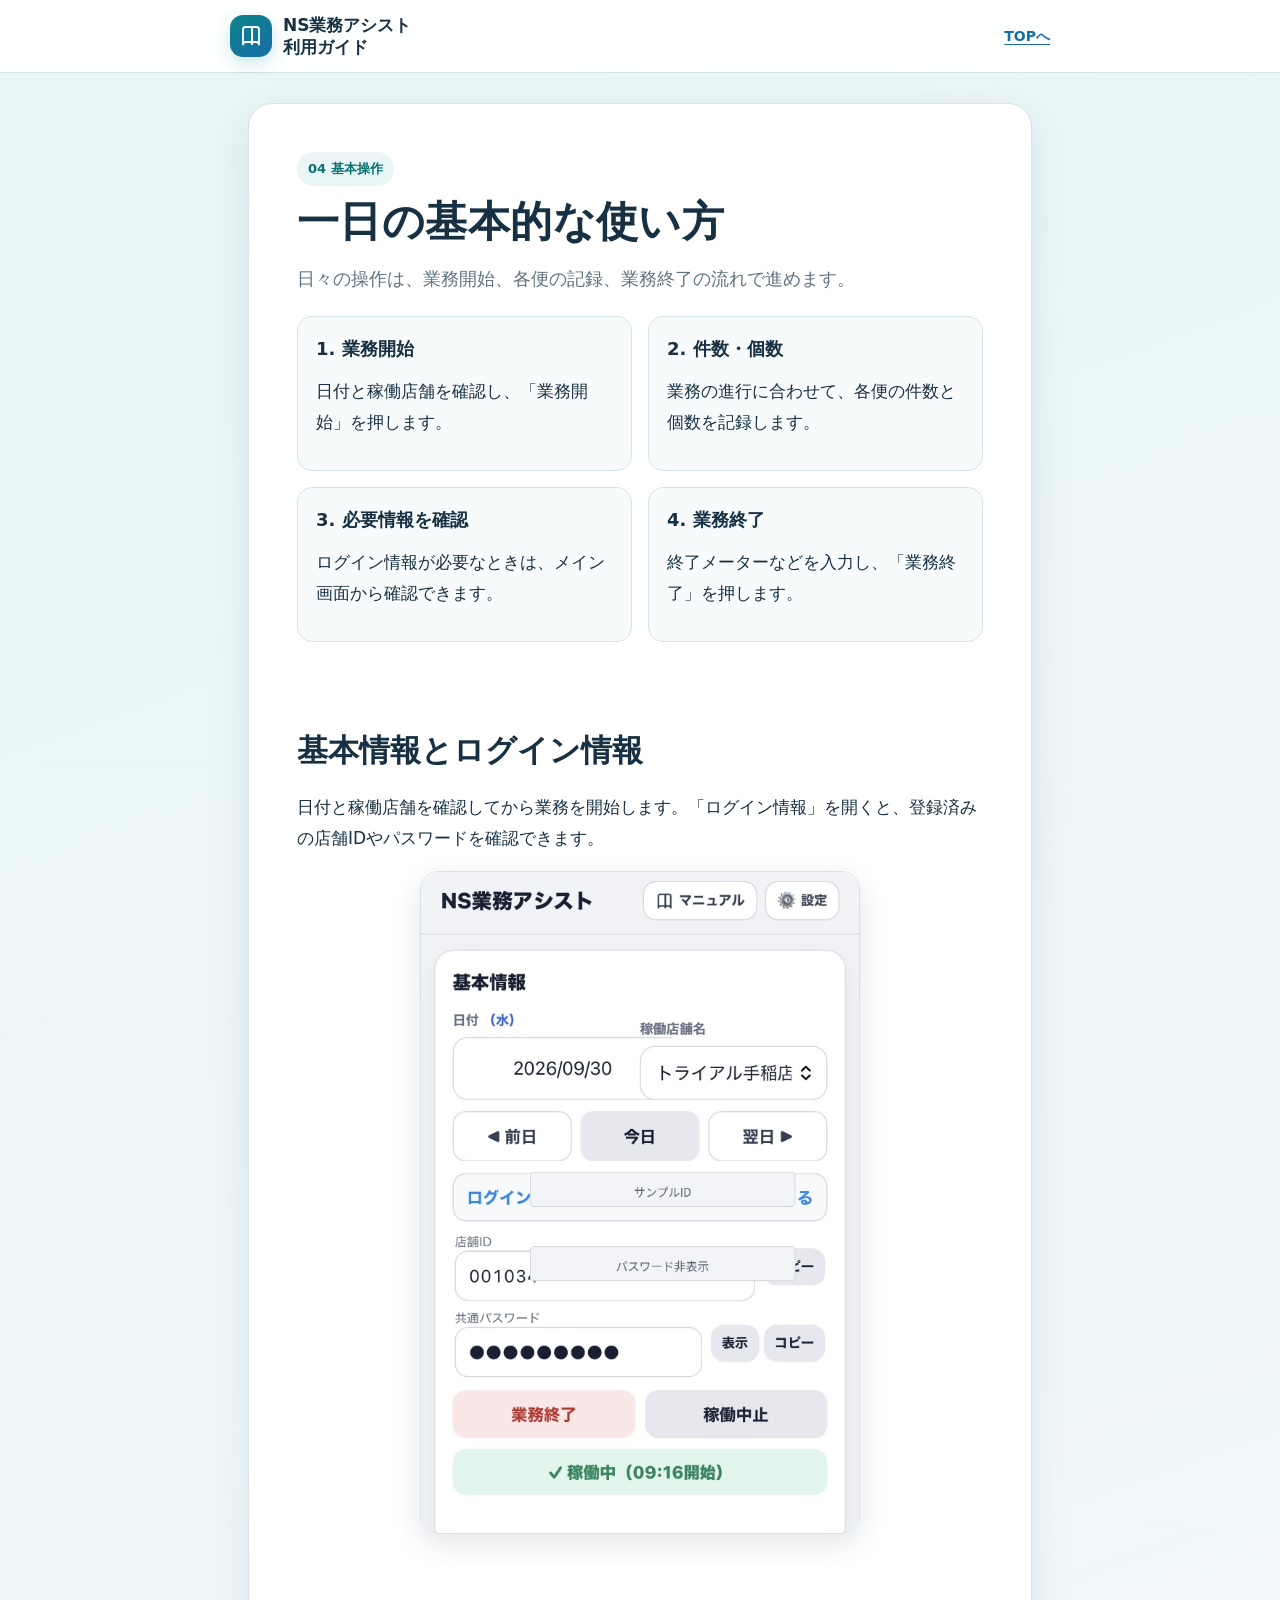
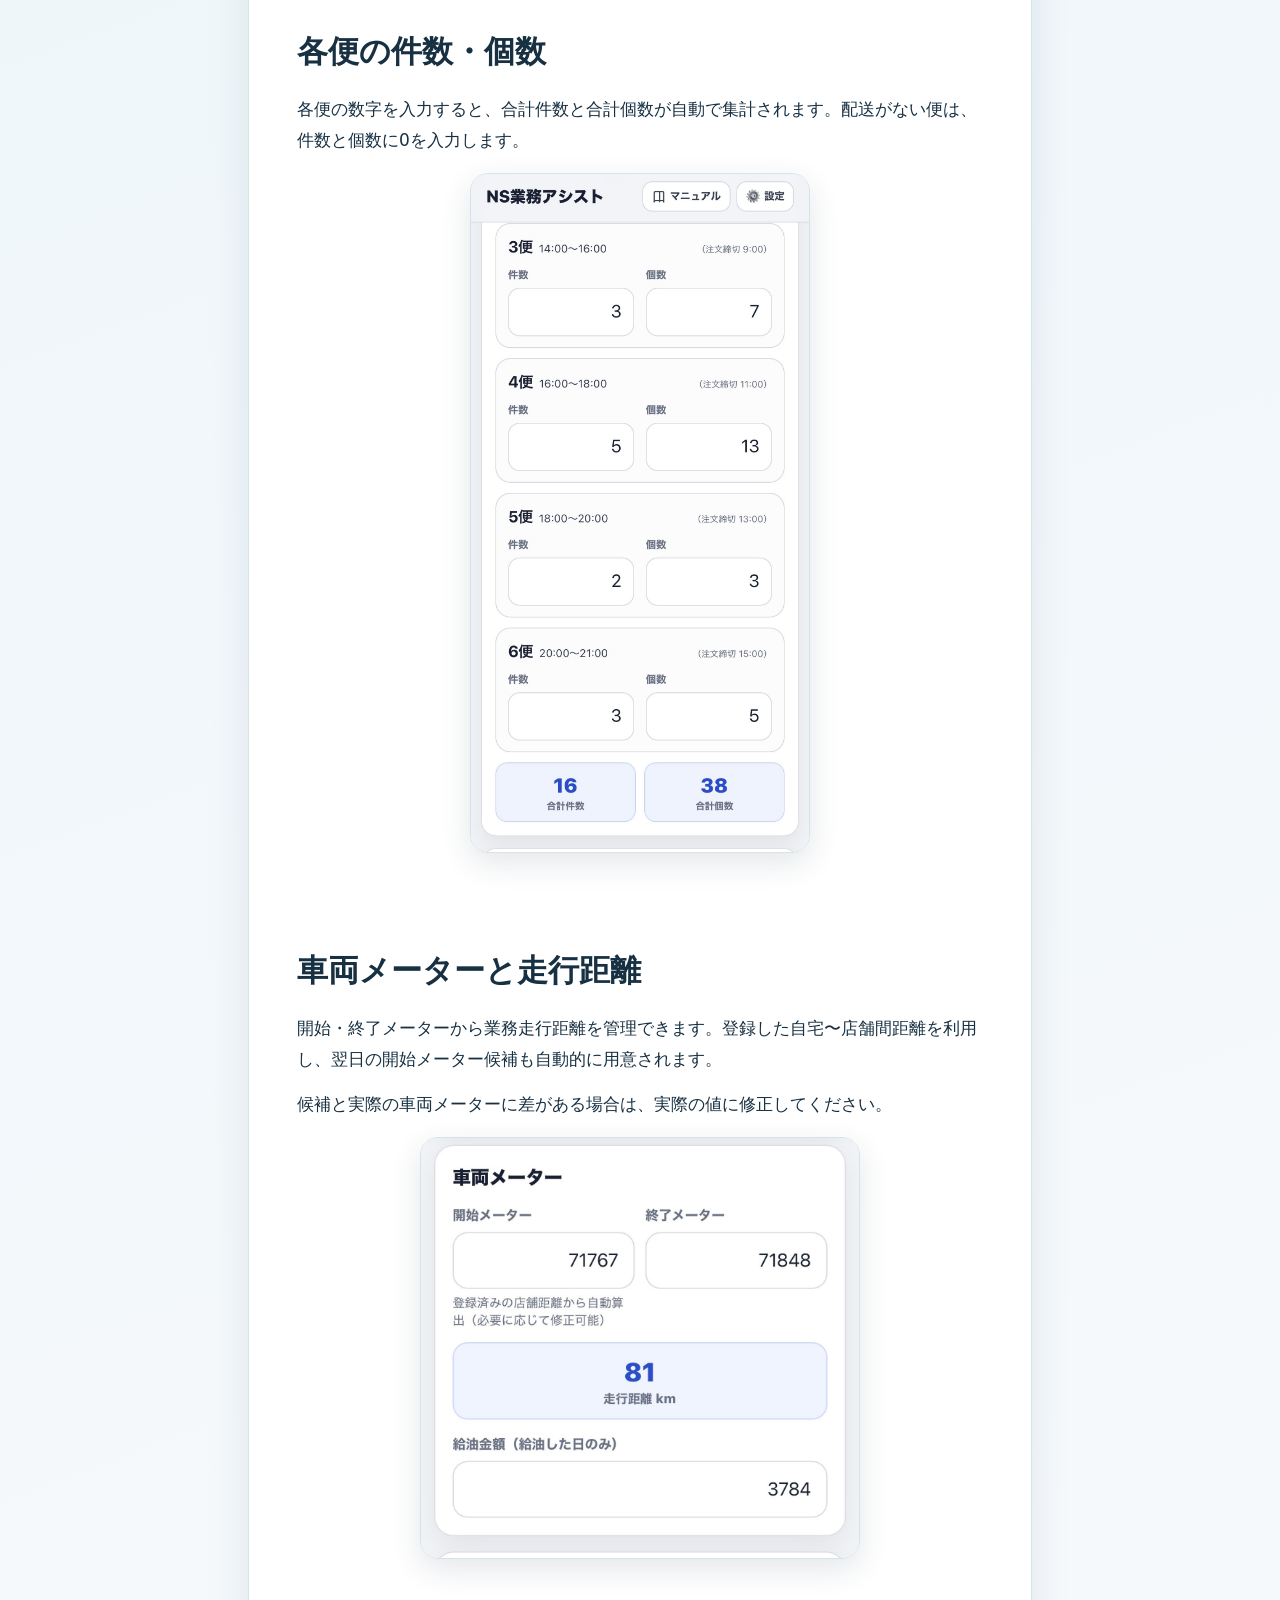
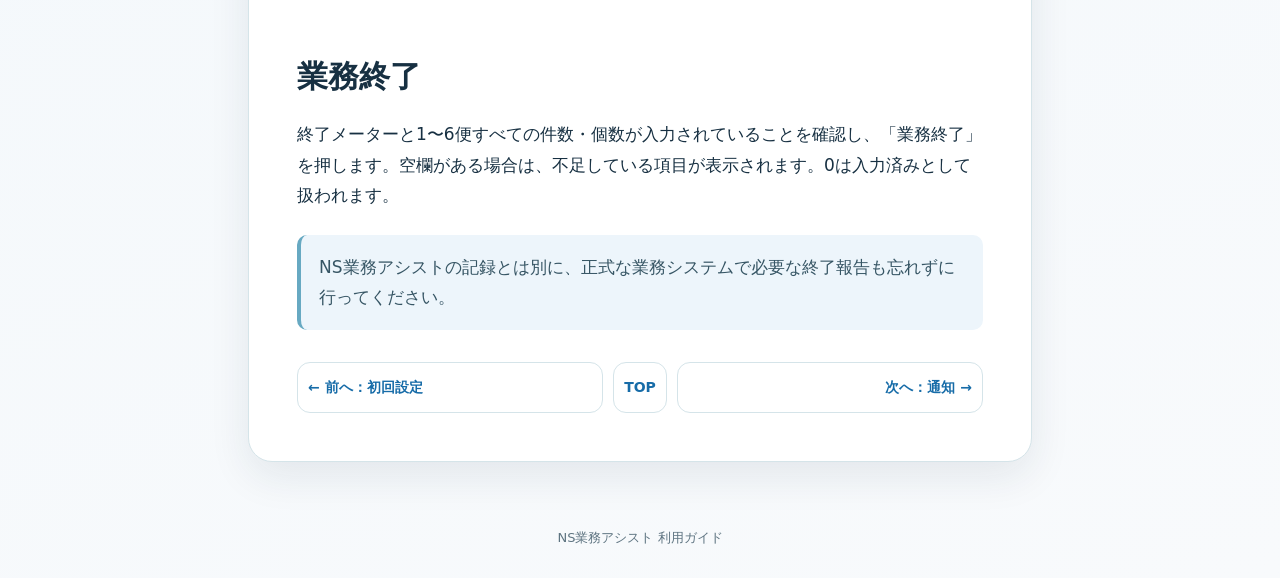
==== basic.html @ 0d2b5f75 "Build initial NS Assist user guide" ====
<!doctype html><html lang="ja"><head><meta charset="utf-8"><meta name="viewport" content="width=device-width,initial-scale=1,viewport-fit=cover"><meta name="theme-color" content="#0d8588"><meta name="robots" content="noindex,nofollow,noarchive"><meta name="referrer" content="no-referrer"><title>基本的な使い方｜NS業務アシスト 利用ガイド</title><link rel="stylesheet" href="styles.css"></head><body>
<header class="site-header"><div class="header-inner"><a class="brand" href="index.html"><span class="brand-mark" aria-hidden="true"><svg viewBox="0 0 24 24"><path d="M4 5.5A2.5 2.5 0 0 1 6.5 3H11a2 2 0 0 1 2 2v15a2 2 0 0 0-2-2H6.5A2.5 2.5 0 0 0 4 20.5z"/><path d="M20 5.5A2.5 2.5 0 0 0 17.5 3H13v17a2 2 0 0 1 2-2h2.5a2.5 2.5 0 0 1 2.5 2.5z"/></svg></span><span>NS業務アシスト<br>利用ガイド</span></a><a class="top-link" href="index.html">TOPへ</a></div></header>
<main><article class="article"><span class="section-label">04 基本操作</span><h1>一日の基本的な使い方</h1><p class="intro">日々の操作は、業務開始、各便の記録、業務終了の流れで進めます。</p>
<div class="mini-grid"><section class="mini-card"><h3>1. 業務開始</h3><p>日付と稼働店舗を確認し、「業務開始」を押します。</p></section><section class="mini-card"><h3>2. 件数・個数</h3><p>業務の進行に合わせて、各便の件数と個数を記録します。</p></section><section class="mini-card"><h3>3. 必要情報を確認</h3><p>ログイン情報が必要なときは、メイン画面から確認できます。</p></section><section class="mini-card"><h3>4. 業務終了</h3><p>終了メーターなどを入力し、「業務終了」を押します。</p></section></div>
<h2>基本情報とログイン情報</h2><p>日付と稼働店舗を確認してから業務を開始します。「ログイン情報」を開くと、登録済みの店舗IDやパスワードを確認できます。</p><figure class="shot"><a href="assets/basic_info_login.jpeg" target="_blank"><img src="assets/basic_info_login.jpeg" alt="基本情報とログイン情報を表示した画面" loading="lazy"></a></figure>
<h2>各便の件数・個数</h2><p>各便の数字を入力すると、合計件数と合計個数が自動で集計されます。配送がない便は、件数と個数に0を入力します。</p><figure class="shot"><a href="assets/daily_input_counts.jpeg" target="_blank"><img src="assets/daily_input_counts.jpeg" alt="各便の件数と個数の入力画面" loading="lazy"></a></figure>
<h2>車両メーターと走行距離</h2><p>開始・終了メーターから業務走行距離を管理できます。登録した自宅〜店舗間距離を利用し、翌日の開始メーター候補も自動的に用意されます。</p><p>候補と実際の車両メーターに差がある場合は、実際の値に修正してください。</p><figure class="shot"><a href="assets/daily_vehicle_meter.jpeg" target="_blank"><img src="assets/daily_vehicle_meter.jpeg" alt="開始メーター、終了メーター、走行距離の入力画面" loading="lazy"></a></figure>
<h2>業務終了</h2><p>終了メーターと1〜6便すべての件数・個数が入力されていることを確認し、「業務終了」を押します。空欄がある場合は、不足している項目が表示されます。0は入力済みとして扱われます。</p>
<div class="note">NS業務アシストの記録とは別に、正式な業務システムで必要な終了報告も忘れずに行ってください。</div>
<nav class="page-nav" aria-label="ページ移動"><a href="setup.html">← 前へ：初回設定</a><a class="top" href="index.html">TOP</a><a href="notifications.html">次へ：通知 →</a></nav></article></main><footer class="site-footer">NS業務アシスト 利用ガイド</footer></body></html>
---- styles.css ----
:root{color-scheme:light;--ink:#173042;--muted:#5e7481;--line:#d5e4e9;--paper:#fff;--bg:#eef6f8;--teal:#0d8588;--blue:#176ca8;--soft:#e9f6f5;--note:#edf5fb;font-family:system-ui,-apple-system,BlinkMacSystemFont,"Segoe UI",sans-serif}
*{box-sizing:border-box}
html{scroll-behavior:smooth;background:var(--bg)}
body{min-height:100vh;margin:0;color:var(--ink);background:linear-gradient(160deg,#e8f6f5 0,#f1f7fb 48%,#f8fafc 100%);font-size:17px;line-height:1.8}
a{color:var(--blue);text-underline-offset:3px}img{max-width:100%;height:auto}
.site-header{padding:calc(14px + env(safe-area-inset-top)) max(18px,env(safe-area-inset-right)) 14px max(18px,env(safe-area-inset-left));background:rgba(255,255,255,.94);border-bottom:1px solid var(--line);backdrop-filter:blur(10px)}
.header-inner{width:min(100%,820px);margin:auto;display:flex;align-items:center;gap:12px}.brand{display:flex;align-items:center;gap:11px;color:var(--ink);font-weight:800;text-decoration:none;line-height:1.3}.brand-mark{width:42px;height:42px;display:grid;place-items:center;flex:0 0 auto;border-radius:13px;color:#fff;background:linear-gradient(145deg,var(--teal),var(--blue));box-shadow:0 6px 16px rgba(13,133,136,.2)}.brand-mark svg{width:24px;fill:none;stroke:currentColor;stroke-width:1.8;stroke-linecap:round;stroke-linejoin:round}.top-link{margin-left:auto;font-size:14px;font-weight:700;white-space:nowrap}
main{width:min(100%,820px);margin:auto;padding:30px max(18px,env(safe-area-inset-right)) calc(64px + env(safe-area-inset-bottom)) max(18px,env(safe-area-inset-left))}.hero,.article{background:var(--paper);border:1px solid var(--line);border-radius:24px;box-shadow:0 14px 42px rgba(23,48,66,.09)}.hero{padding:clamp(28px,7vw,54px);text-align:center}.eyebrow{margin:0 0 8px;color:var(--teal);font-weight:800;font-size:14px;letter-spacing:.08em}h1{margin:0;font-size:clamp(29px,8vw,46px);line-height:1.25;letter-spacing:.01em}.lead{max-width:620px;margin:20px auto 0;color:var(--muted);font-size:18px}
.guide-grid{display:grid;grid-template-columns:repeat(2,minmax(0,1fr));gap:14px;margin-top:22px}.guide-card{min-height:132px;padding:20px;display:flex;flex-direction:column;justify-content:space-between;gap:10px;color:var(--ink);text-decoration:none;background:#fff;border:1px solid var(--line);border-radius:19px;box-shadow:0 8px 24px rgba(23,48,66,.06);transition:.15s ease}.guide-card:hover,.guide-card:focus-visible{transform:translateY(-2px);border-color:#91c7cf;box-shadow:0 12px 28px rgba(23,48,66,.1)}.card-no{color:var(--teal);font-size:13px;font-weight:900;letter-spacing:.08em}.card-title{font-size:20px;font-weight:850;line-height:1.4}.card-arrow{color:var(--blue);font-weight:800}
.article{padding:clamp(24px,6vw,48px)}.article h1{text-align:left;font-size:clamp(28px,7vw,42px)}.article h2{margin:2.6em 0 .65em;padding-top:.2em;font-size:clamp(23px,5.7vw,31px);line-height:1.4}.article h3{margin:2em 0 .5em;font-size:20px;line-height:1.5}.article p{margin:.85em 0}.article ul,.article ol{padding-left:1.4em}.article li+li{margin-top:.45em}.intro{color:var(--muted);font-size:18px}.section-label{display:inline-block;margin-bottom:10px;padding:5px 11px;color:#087174;background:var(--soft);border-radius:999px;font-size:13px;font-weight:850}.note{margin:24px 0;padding:17px 18px;background:var(--note);border-left:4px solid #67a9c2;border-radius:10px;color:#365564}.note strong{color:var(--ink)}
.step{margin:26px 0 38px;padding-top:4px}.step-title{display:flex;align-items:flex-start;gap:12px;font-size:20px;font-weight:850;line-height:1.5}.step-no{width:34px;height:34px;display:grid;place-items:center;flex:0 0 auto;color:#fff;background:linear-gradient(145deg,var(--teal),var(--blue));border-radius:50%;font-size:14px}.shot{margin:18px auto 0;text-align:center}.shot a{display:inline-block;max-width:440px;text-decoration:none}.shot img{display:block;max-height:680px;width:auto;margin:auto;border:1px solid var(--line);border-radius:18px;box-shadow:0 10px 30px rgba(23,48,66,.12)}.shot figcaption{margin-top:9px;color:var(--muted);font-size:13px}
.mini-grid{display:grid;grid-template-columns:repeat(2,minmax(0,1fr));gap:16px;margin:20px 0}.mini-card{padding:18px;background:#f8fbfc;border:1px solid var(--line);border-radius:15px}.mini-card h3{margin:0 0 6px;font-size:18px}.page-nav{display:grid;grid-template-columns:1fr auto 1fr;gap:10px;margin-top:32px}.page-nav a{padding:12px 10px;text-align:center;text-decoration:none;background:#fff;border:1px solid var(--line);border-radius:13px;font-size:14px;font-weight:800}.page-nav a:last-child{text-align:right}.page-nav a:first-child{text-align:left}.site-footer{padding:0 20px calc(28px + env(safe-area-inset-bottom));text-align:center;color:var(--muted);font-size:13px}
@media(max-width:620px){body{font-size:16px}.guide-grid,.mini-grid{grid-template-columns:1fr}.guide-card{min-height:112px}.article{border-radius:20px}.page-nav{grid-template-columns:1fr 1fr}.page-nav .top{grid-column:1/-1;grid-row:2}.page-nav a:last-child,.page-nav a:first-child{text-align:center}.top-link{font-size:13px}.shot img{max-height:none}}
@media(prefers-reduced-motion:reduce){html{scroll-behavior:auto}.guide-card{transition:none}}
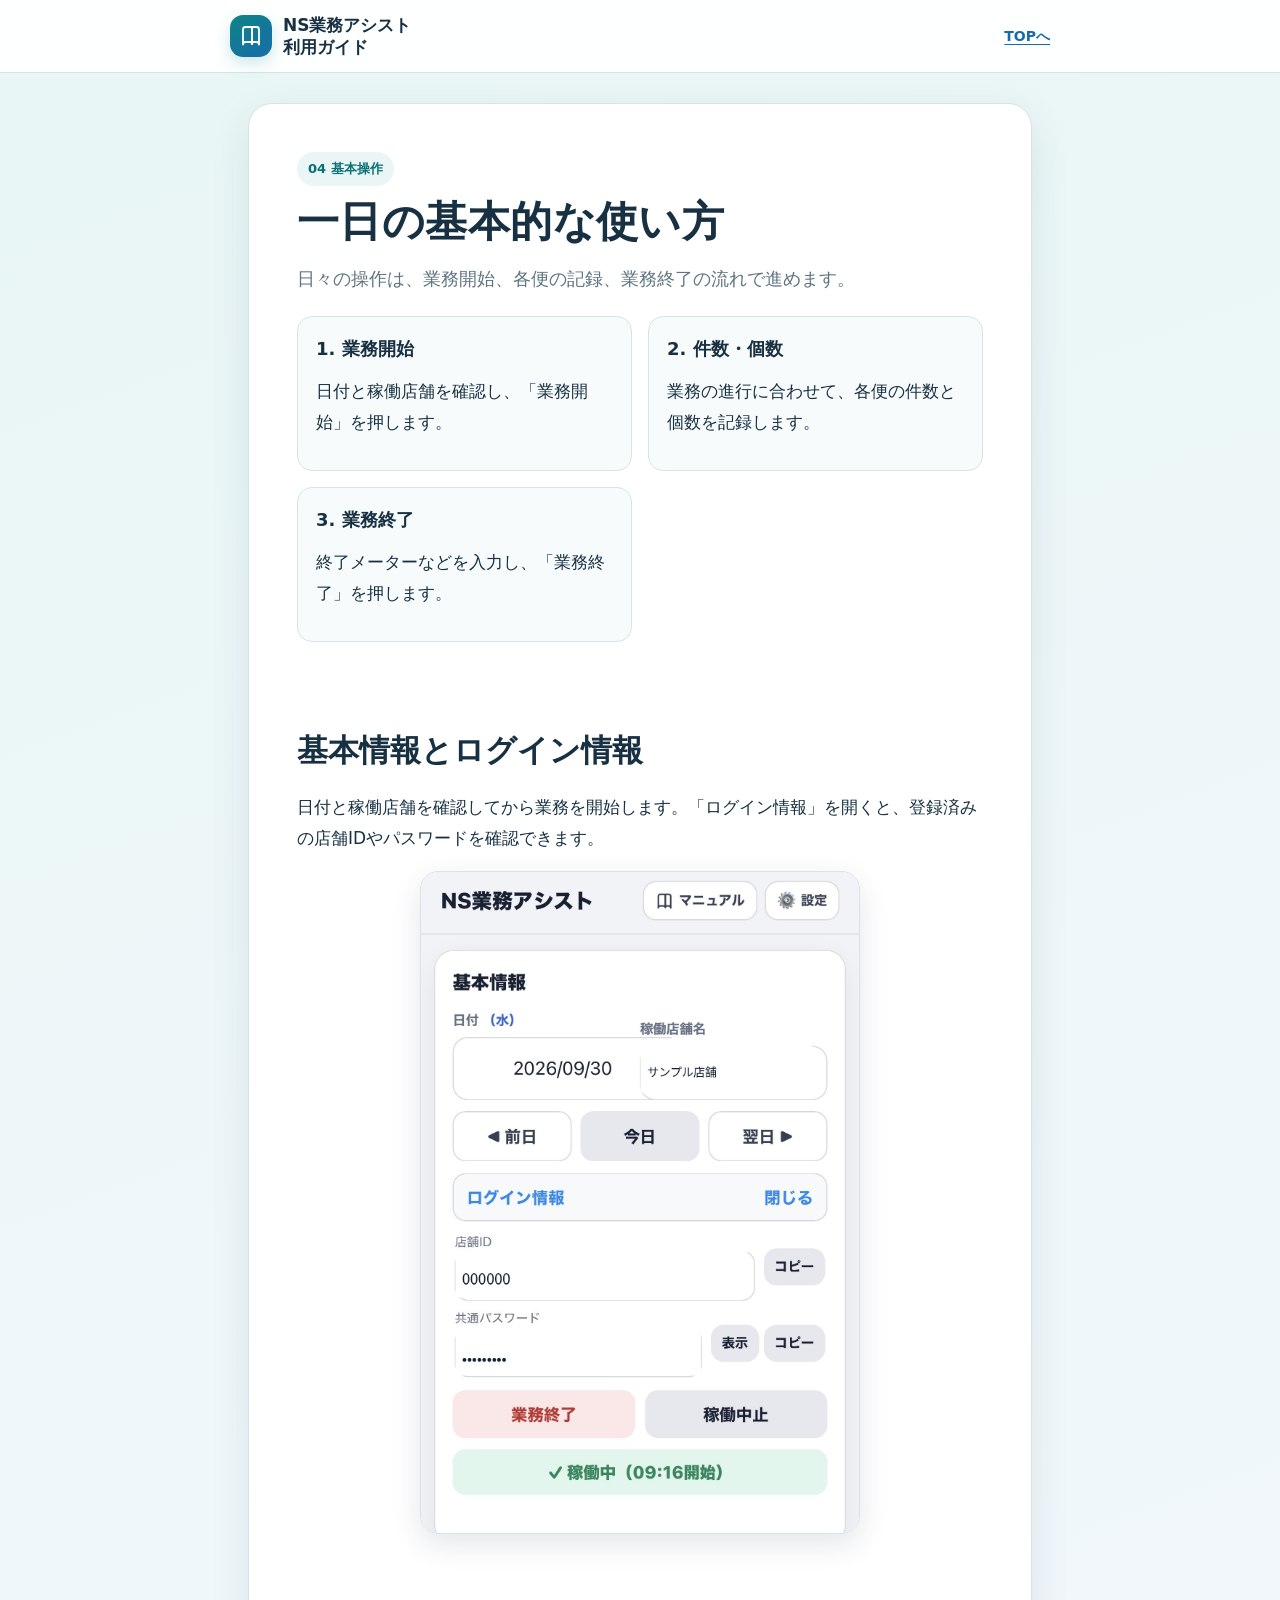
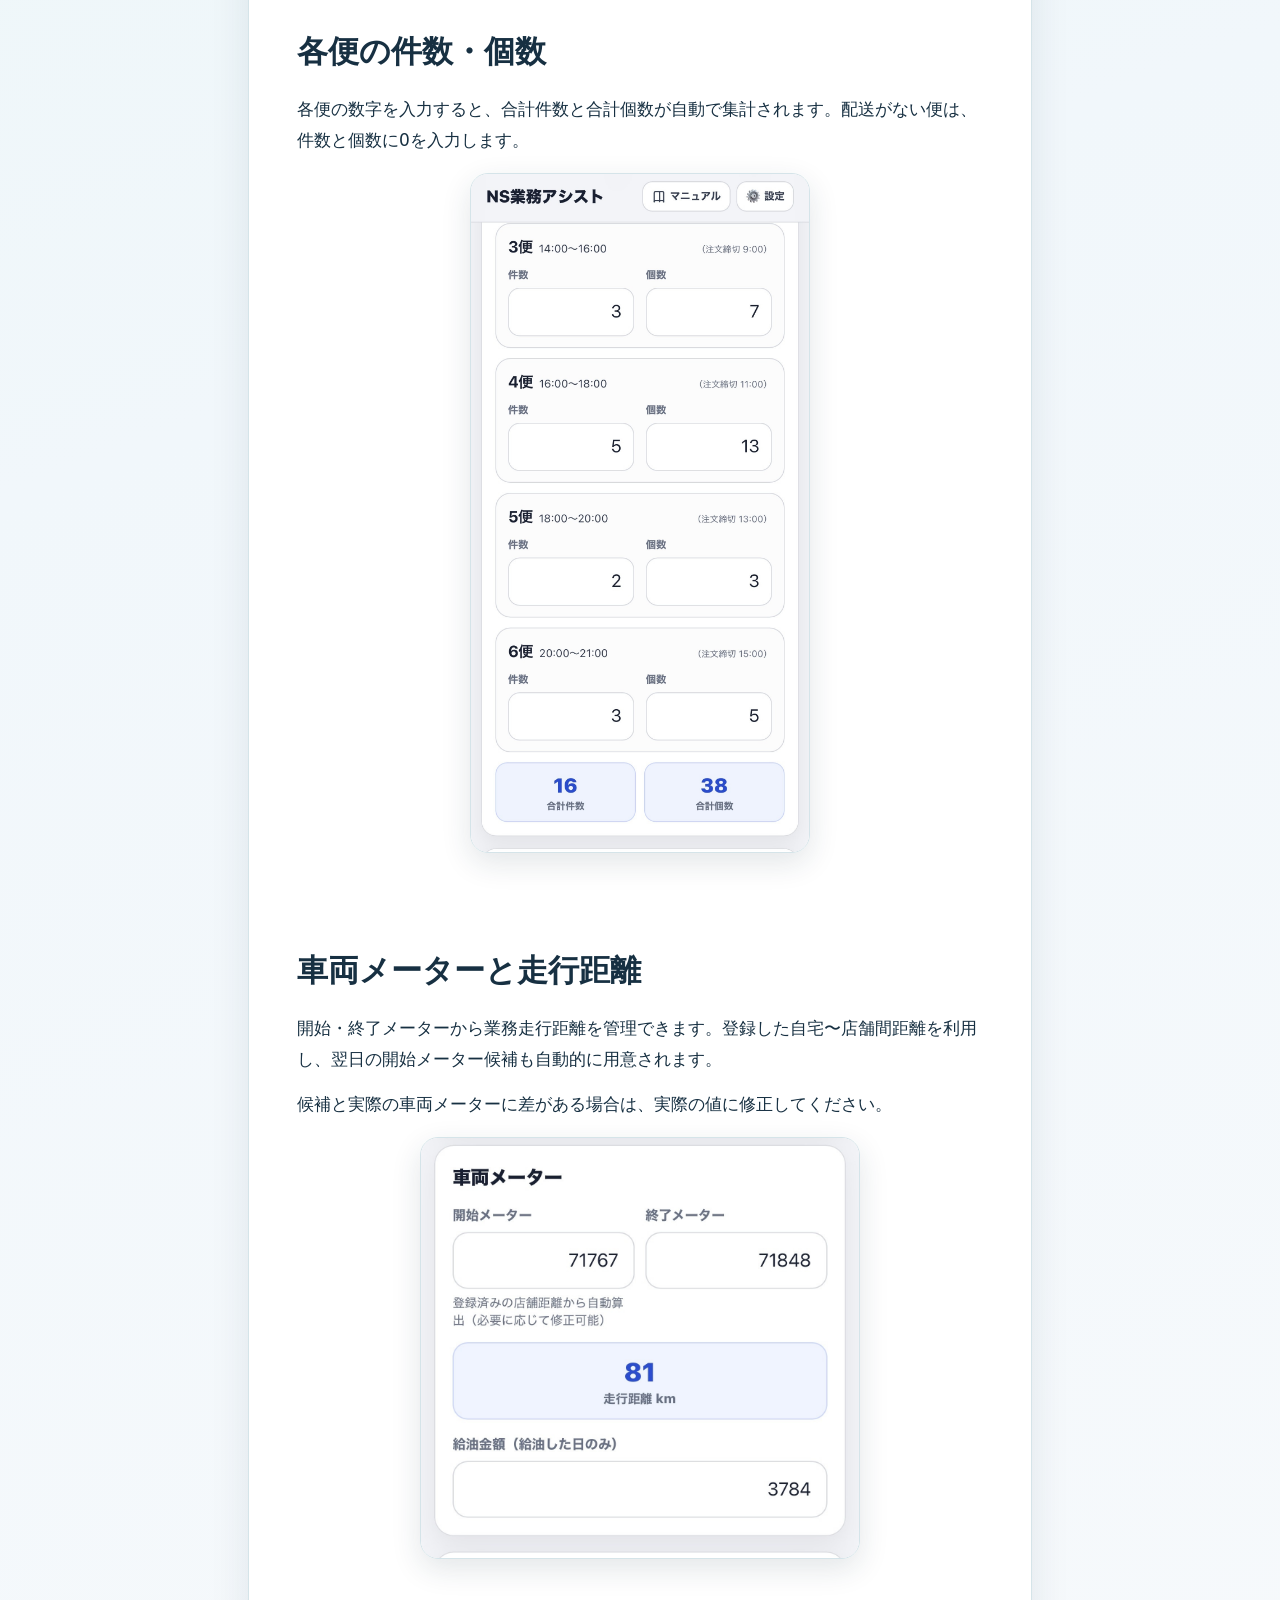
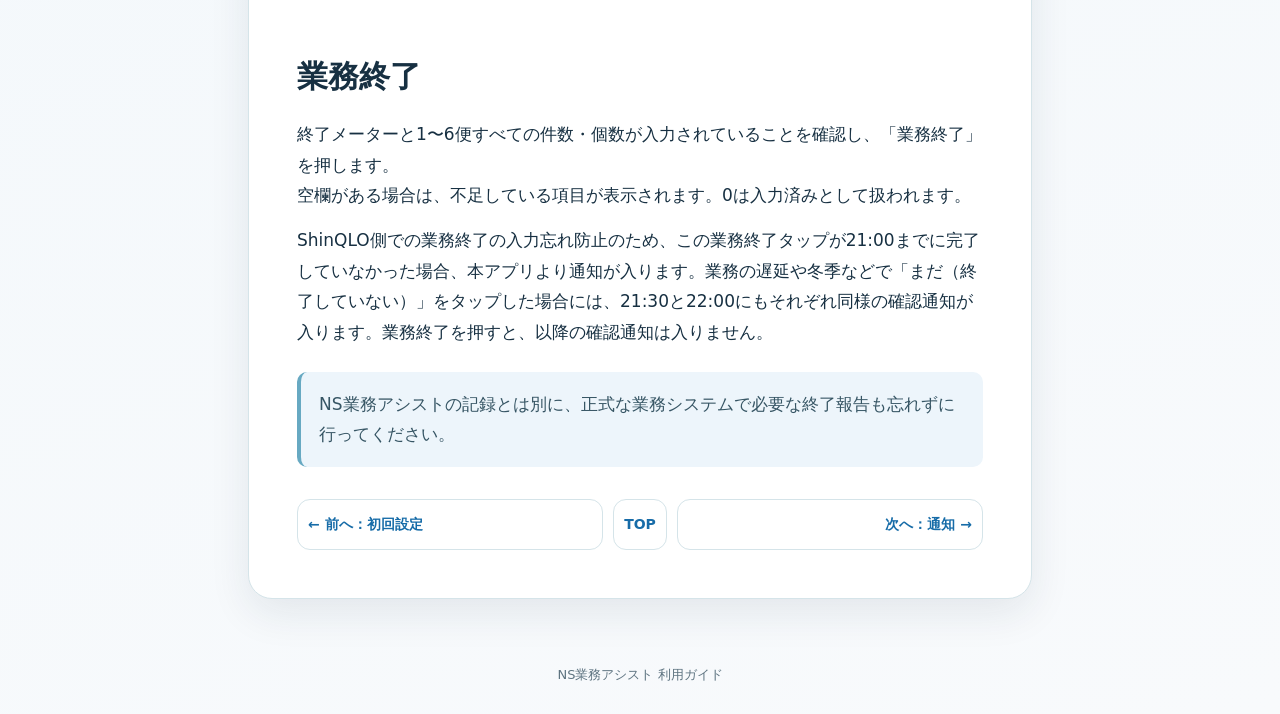
==== commit 3c47de27: "Apply final user guide corrections" ====
--- a/basic.html
+++ b/basic.html
@@ -1,10 +1,10 @@
 <!doctype html><html lang="ja"><head><meta charset="utf-8"><meta name="viewport" content="width=device-width,initial-scale=1,viewport-fit=cover"><meta name="theme-color" content="#0d8588"><meta name="robots" content="noindex,nofollow,noarchive"><meta name="referrer" content="no-referrer"><title>基本的な使い方｜NS業務アシスト 利用ガイド</title><link rel="stylesheet" href="styles.css"></head><body>
 <header class="site-header"><div class="header-inner"><a class="brand" href="index.html"><span class="brand-mark" aria-hidden="true"><svg viewBox="0 0 24 24"><path d="M4 5.5A2.5 2.5 0 0 1 6.5 3H11a2 2 0 0 1 2 2v15a2 2 0 0 0-2-2H6.5A2.5 2.5 0 0 0 4 20.5z"/><path d="M20 5.5A2.5 2.5 0 0 0 17.5 3H13v17a2 2 0 0 1 2-2h2.5a2.5 2.5 0 0 1 2.5 2.5z"/></svg></span><span>NS業務アシスト<br>利用ガイド</span></a><a class="top-link" href="index.html">TOPへ</a></div></header>
 <main><article class="article"><span class="section-label">04 基本操作</span><h1>一日の基本的な使い方</h1><p class="intro">日々の操作は、業務開始、各便の記録、業務終了の流れで進めます。</p>
-<div class="mini-grid"><section class="mini-card"><h3>1. 業務開始</h3><p>日付と稼働店舗を確認し、「業務開始」を押します。</p></section><section class="mini-card"><h3>2. 件数・個数</h3><p>業務の進行に合わせて、各便の件数と個数を記録します。</p></section><section class="mini-card"><h3>3. 必要情報を確認</h3><p>ログイン情報が必要なときは、メイン画面から確認できます。</p></section><section class="mini-card"><h3>4. 業務終了</h3><p>終了メーターなどを入力し、「業務終了」を押します。</p></section></div>
+<div class="mini-grid"><section class="mini-card"><h3>1. 業務開始</h3><p>日付と稼働店舗を確認し、「業務開始」を押します。</p></section><section class="mini-card"><h3>2. 件数・個数</h3><p>業務の進行に合わせて、各便の件数と個数を記録します。</p></section><section class="mini-card"><h3>3. 業務終了</h3><p>終了メーターなどを入力し、「業務終了」を押します。</p></section></div>
 <h2>基本情報とログイン情報</h2><p>日付と稼働店舗を確認してから業務を開始します。「ログイン情報」を開くと、登録済みの店舗IDやパスワードを確認できます。</p><figure class="shot"><a href="assets/basic_info_login.jpeg" target="_blank"><img src="assets/basic_info_login.jpeg" alt="基本情報とログイン情報を表示した画面" loading="lazy"></a></figure>
 <h2>各便の件数・個数</h2><p>各便の数字を入力すると、合計件数と合計個数が自動で集計されます。配送がない便は、件数と個数に0を入力します。</p><figure class="shot"><a href="assets/daily_input_counts.jpeg" target="_blank"><img src="assets/daily_input_counts.jpeg" alt="各便の件数と個数の入力画面" loading="lazy"></a></figure>
 <h2>車両メーターと走行距離</h2><p>開始・終了メーターから業務走行距離を管理できます。登録した自宅〜店舗間距離を利用し、翌日の開始メーター候補も自動的に用意されます。</p><p>候補と実際の車両メーターに差がある場合は、実際の値に修正してください。</p><figure class="shot"><a href="assets/daily_vehicle_meter.jpeg" target="_blank"><img src="assets/daily_vehicle_meter.jpeg" alt="開始メーター、終了メーター、走行距離の入力画面" loading="lazy"></a></figure>
-<h2>業務終了</h2><p>終了メーターと1〜6便すべての件数・個数が入力されていることを確認し、「業務終了」を押します。空欄がある場合は、不足している項目が表示されます。0は入力済みとして扱われます。</p>
+<h2>業務終了</h2><p>終了メーターと1〜6便すべての件数・個数が入力されていることを確認し、「業務終了」を押します。<br>空欄がある場合は、不足している項目が表示されます。0は入力済みとして扱われます。</p><p>ShinQLO側での業務終了の入力忘れ防止のため、この業務終了タップが21:00までに完了していなかった場合、本アプリより通知が入ります。業務の遅延や冬季などで「まだ（終了していない）」をタップした場合には、21:30と22:00にもそれぞれ同様の確認通知が入ります。業務終了を押すと、以降の確認通知は入りません。</p>
 <div class="note">NS業務アシストの記録とは別に、正式な業務システムで必要な終了報告も忘れずに行ってください。</div>
 <nav class="page-nav" aria-label="ページ移動"><a href="setup.html">← 前へ：初回設定</a><a class="top" href="index.html">TOP</a><a href="notifications.html">次へ：通知 →</a></nav></article></main><footer class="site-footer">NS業務アシスト 利用ガイド</footer></body></html>
